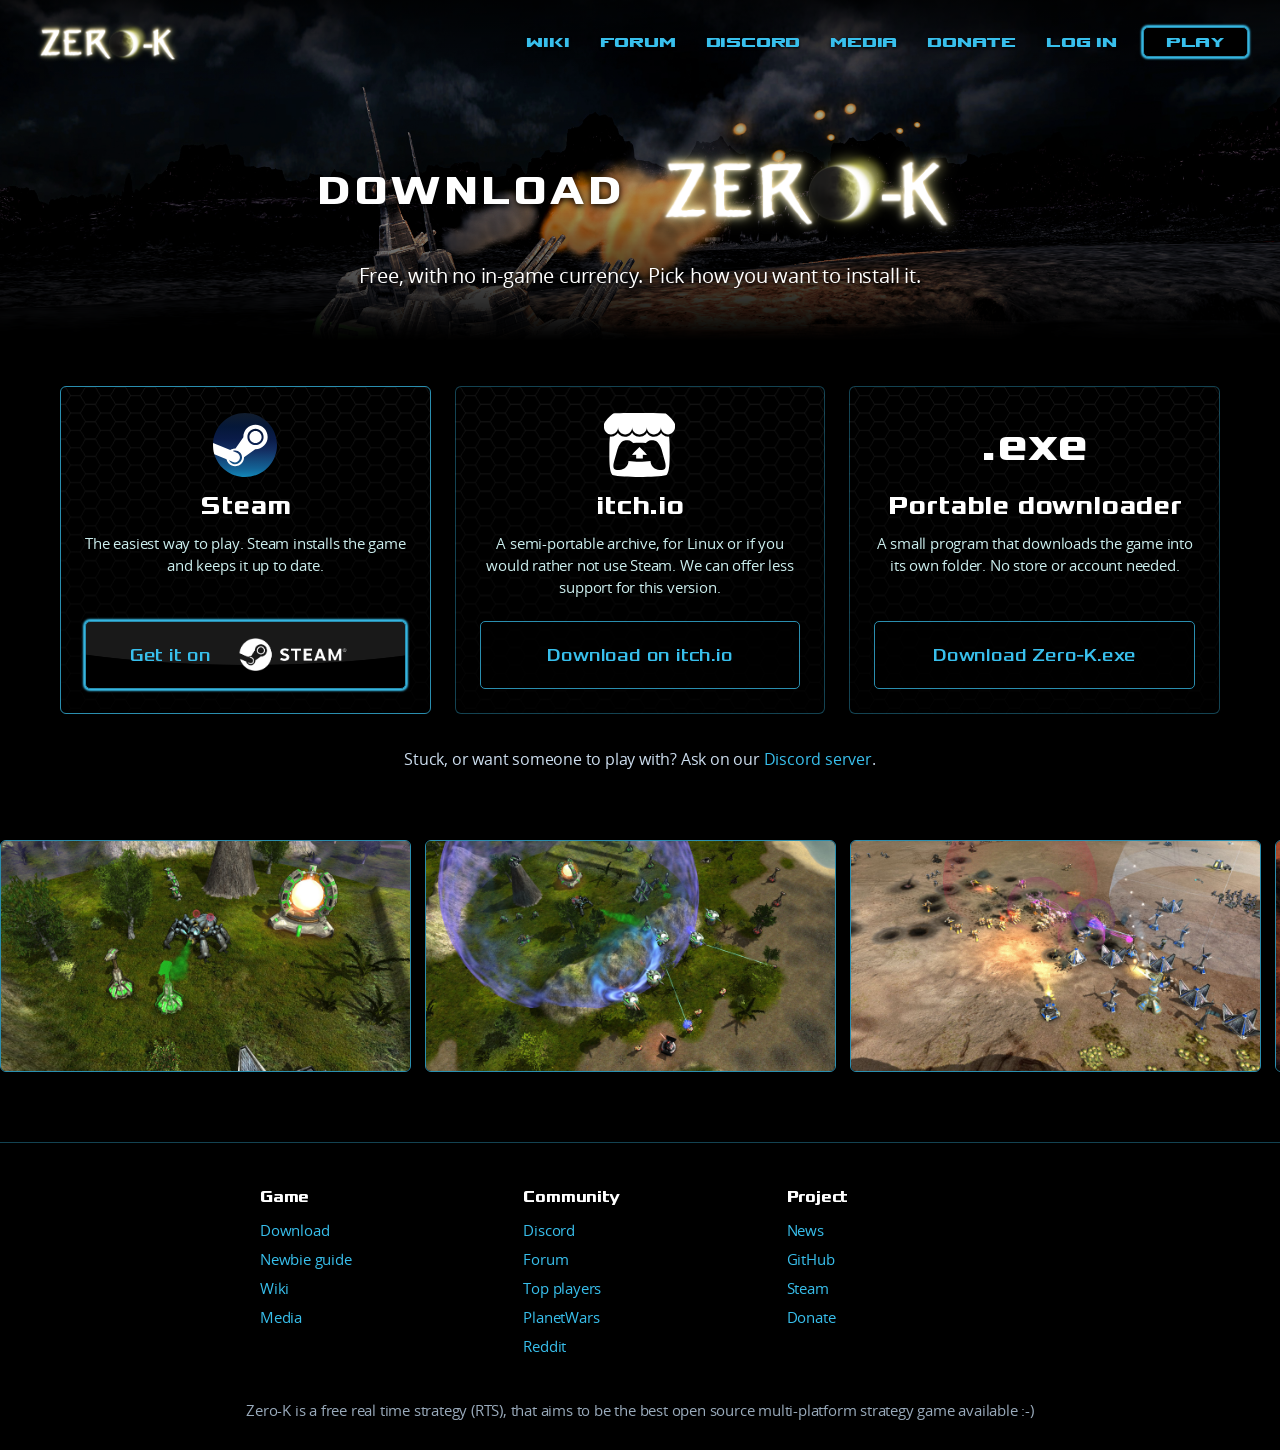
==== download.html @ bd520afa "Add files via upload" ====
<!DOCTYPE html>
<html lang="en">
<head>
<meta charset="utf-8">
<meta name="viewport" content="width=device-width, initial-scale=1">
<meta name="robots" content="noindex">
<title>Download Zero-K</title>
<link rel="icon" href="img/favicon.png">
<link rel="stylesheet" href="Styles/fonts.css">
<link rel="stylesheet" href="Styles/base.css">
<link rel="stylesheet" href="Styles/menu.css">
<link rel="stylesheet" href="Styles/style.css">
<link rel="stylesheet" href="Styles/landing.css">
</head>
<body>
<!-- Static preview of the proposed landing pages. Player numbers and the login form are placeholders. -->
    <div class="lp">
<header class="lp-nav">
        <a class="lp-home" href="index.html"><img src="img/zk_logo.png" width="648" height="246" alt="Zero-K home"></a>
    <nav class="lp-menu" aria-label="Site">
        <a href="https://zero-k.info/mediawiki/index.php?title=Manual">Wiki</a>
        <a href="https://zero-k.info/Forum">Forum</a>
        <a href="https://discord.gg/aab63Vt">Discord</a>
        <a href="https://zero-k.info/Wiki/Media">Media</a>
        <a href="https://zero-k.info/Contributions">Donate</a>
        <details class="lp-login">
            <summary>Log in</summary>
            <div class="lp-login-panel">
                <form onsubmit="return false" style="padding: 0; margin: 0;"><a href="#"><img src="img/sits_small.png" style="vertical-align: middle;" /></a>&nbsp;&nbsp;<i>OR</i>&nbsp; Zero-K Name: <input type="text" name="login" />&nbsp;&nbsp; Password: <input type="password" name="password" />&nbsp;&nbsp;<button type="button">Login</button></form>
            </div>
        </details>
        <a class="lp-play" href="download.html">Play</a>
    </nav>
</header>
    <section class="lp-hero lp-hero-small">
        <h1 class="lp-dl-title">Download <img src="img/zk_logo.png" width="648" height="246" alt="Zero-K"></h1>
        <p class="lp-lead">Free, with no in-game currency. Pick how you want to install it.</p>
    </section>
    <section class="lp-dl-section">
    <div class="lp-dl">
        <article class="lp-dl-card lp-dl-main">
            <span class="lp-dl-icon lp-dl-icon-steam" aria-hidden="true"></span>
            <h2>Steam</h2>
            <p>The easiest way to play. Steam installs the game and keeps it up to date.</p>
            <a class="lp-btn lp-btn-primary" href="https://store.steampowered.com/app/334920/ZeroK/">Get it on <span class="steamSpan lp-steam" role="img" aria-label="Steam"></span></a>
        </article>
        <article class="lp-dl-card">
            <span class="lp-dl-icon lp-dl-icon-itch" aria-hidden="true"></span>
            <h2>itch.io</h2>
            <p>A semi-portable archive, for Linux or if you would rather not use Steam. We can offer less support for this version.</p>
            <a class="lp-btn" href="https://zerok.itch.io/zero-k">Download on itch.io</a>
        </article>
        <article class="lp-dl-card">
            <span class="lp-dl-icon lp-dl-icon-exe" aria-hidden="true">.exe</span>
            <h2>Portable downloader</h2>
            <p>A small program that downloads the game into its own folder. No store or account needed.</p>
            <a class="lp-btn" href="https://zero-k.info/Lobby/Zero-K.exe">Download Zero-K.exe</a>
        </article>
    </div>
    <p class="lp-dl-help">Stuck, or want someone to play with? Ask on our <a href="https://discord.gg/aab63Vt">Discord server</a>.</p>
    </section>
    <section class="lp-gallery" aria-label="Screenshots">
        <div class="lp-gallery-track">
            <img src="img/screenshots/screen00044.jpg" width="1920" height="1080" alt="Zero-K screenshot" loading="lazy">
            <img src="img/screenshots/screen00043.jpg" width="1920" height="1080" alt="Zero-K screenshot" loading="lazy">
            <img src="img/screenshots/screen00122.jpg" width="1920" height="1080" alt="Zero-K screenshot" loading="lazy">
            <img src="img/screenshots/screen00205.jpg" width="1920" height="1080" alt="Zero-K screenshot" loading="lazy">
            <img src="img/screenshots/screen00040.jpg" width="1920" height="1080" alt="Zero-K screenshot" loading="lazy">
            <img src="img/screenshots/screen00222.jpg" width="1920" height="1080" alt="Zero-K screenshot" loading="lazy">
            <img src="img/screenshots/screen00130.jpg" width="1920" height="1080" alt="Zero-K screenshot" loading="lazy">
            <img src="img/screenshots/screen00209.jpg" width="1920" height="1080" alt="Zero-K screenshot" loading="lazy">
            <img src="img/screenshots/screen00044.jpg" width="1920" height="1080" alt="" loading="lazy">
            <img src="img/screenshots/screen00043.jpg" width="1920" height="1080" alt="" loading="lazy">
            <img src="img/screenshots/screen00122.jpg" width="1920" height="1080" alt="" loading="lazy">
            <img src="img/screenshots/screen00205.jpg" width="1920" height="1080" alt="" loading="lazy">
            <img src="img/screenshots/screen00040.jpg" width="1920" height="1080" alt="" loading="lazy">
            <img src="img/screenshots/screen00222.jpg" width="1920" height="1080" alt="" loading="lazy">
            <img src="img/screenshots/screen00130.jpg" width="1920" height="1080" alt="" loading="lazy">
            <img src="img/screenshots/screen00209.jpg" width="1920" height="1080" alt="" loading="lazy">
        </div>
    </section>
<footer class="lp-footer">
    <div class="lp-footer-cols">
        <nav aria-label="Game">
            <h3>Game</h3>
            <a href="download.html">Download</a>
            <a href="https://zero-k.info/mediawiki/index.php?title=Newbie_Guide">Newbie guide</a>
            <a href="https://zero-k.info/mediawiki/index.php?title=Manual">Wiki</a>
            <a href="https://zero-k.info/Wiki/Media">Media</a>
        </nav>
        <nav aria-label="Community">
            <h3>Community</h3>
            <a href="https://discord.gg/aab63Vt">Discord</a>
            <a href="https://zero-k.info/Forum">Forum</a>
            <a href="https://zero-k.info/Ladders">Top players</a>
            <a href="https://zero-k.info/Planetwars">PlanetWars</a>
            <a href="https://reddit.com/r/zerok/">Reddit</a>
        </nav>
        <nav aria-label="Project">
            <h3>Project</h3>
            <a href="https://zero-k.info/Forum?categoryID=13">News</a>
            <a href="https://github.com/ZeroK-RTS">GitHub</a>
            <a href="https://store.steampowered.com/app/334920/ZeroK/">Steam</a>
            <a href="https://zero-k.info/Contributions">Donate</a>
        </nav>
    </div>
    <p class="lp-footer-line">Zero-K is a free real time strategy (RTS), that aims to be the best open source multi-platform strategy game available :-)</p>
</footer>
    </div>
</body>
</html>
---- Styles/fonts.css ----
@font-face {
    font-family: sm;
    src: url(about:blank); /* IE9 Compat Modes */
    src: url(about:blank) format('embedded-opentype'), /* IE6-IE8 */
    url("../SM.ttf") format('truetype'); /* Safari, Android, iOS */
}


@font-face {
    font-family: os;
    src: url(about:blank); /* IE9 Compat Modes */
    src: url(about:blank) format('embedded-opentype'), /* IE6-IE8 */
    url("../OpenSans-Regular.ttf") format('truetype'); /* Safari, Android, iOS */
}

@font-face {
    font-family: 'Xolonium';
	font-weight: normal;
    src: url(about:blank) format('eot'), url("../Styles/fonts/Xolonium-Regular.woff") format('woff'), url(about:blank) format('opentype'), url("../Styles/fonts/Xolonium-Regular.ttf") format('truetype');
}

@font-face {
    font-family: 'Xolonium';
	font-weight: bold;
    src: url(about:blank) format('eot'), url("../Styles/fonts/Xolonium-Bold.woff") format('woff'), url(about:blank) format('opentype'), url("../Styles/fonts/Xolonium-Bold.ttf") format('truetype');
}
---- Styles/base.css ----
b {font-weight: bold;}
i {}
.indent {text-indent: 2em;}
.bold{font-weight: bold;}

h1 {font-size: 160%; color: #fff; padding: 0; margin: 0; }
h2 {font-size: 140%; color: #cee; padding: 0; margin: 0; }
h3 {font-size: 120%; color: #eec; padding: 0; margin: 0; }

a {color: #38bfec; text-decoration: none;}
a:visited {color: #4c90a6;}
a:hover {color: #fff;}
a:active {color: #cbd3d4;}

/* Help cursor for anything that brings up a tooltip when moused over.
base.css might be the wrong file, please move when needed or delete this comment.
Whatever you do, please notify me so I know next time. -Skasi */
[nicetitle], [nicetitle-processed] {cursor: help;}

input[type="button"], input[type="checkbox"], input[type="image"],
input[type="submit"], input[type="radio"], input[type="reset"],
select, a, a[nicetitle], a[nicetitle-processed], 
[onclick][nicetitle], [onclick][nicetitle-processed]
{
  cursor: pointer;
}

img
{
  border: none;
  opacity: 1;
  vertical-align: middle;
}

form
{
	padding: 0;
	margin: 0;
}

pre
{
	background: #222;
	border: 1px dotted #888;
	padding: 7px;
	margin-left: 4em;
	margin-right: 4em;
}

.inputTable > tbody> tr
{
    vertical-align: top;
}

input, textarea, select, option
{
	color: #cbd3d4; 
	background: none;
	border: 1px solid teal;
	padding: 3px;
}
option{
    background: black;
}
video
{
	max-width: 100%;
}

.noborder, input.radio
{
	border: none;
}

.vcenter
{
	vertical-align:middle;
}

.button
{
	color: #38bfec;
	font-family: sm;
	cursor: pointer;
	background: transparent;
}

.button:hover /* hover */
{
	color: #fff;
}

.button:focus:hover /* onclick */
{
	color: #f00;
}

ul {list-style-type: circle;}

.border
{
	background: #000 url("../img/border-1.png") repeat-x scroll 50% 0;
	margin: 10px;
	padding: 5px;
    /**/border: 1px solid #2a8eaf;/**/
    /*border: 1px solid #000;/**/
	border-radius: 3px;
	
    box-shadow: 0 0 3px 3px #000;
	-moz-box-shadow: 0 0 3px 3px #000;
    -webkit-box-shadow: 0 0 3px 3px #000;
    
    /*
    -moz-border-image: url("../img/zk_border.png") 10% 10% 10% 10% / 10px 10px 10px 10px ;
    -webkit-border-image: url("../img/zk_border.png") 10% 10% 10% 10% / 10px 10px 10px 10px ;
    -border-image: url("../img/zk_border.png") 10% 10% 10% 10% / 10px 10px 10px 10px ;
    -ms-filter: "progid:DXImageTransform.Microsoft.Alpha(Opacity=88)";
    /**/
}
/*
.brightline
{
    border: 1px solid #2a8eaf;
}
*/
.ie .border
{
    padding: 13px;
	border: 1px solid #38bfec;
}

.fleft{float: left;}
.fright{
	float: right;
	-webkit-margin-after: 0px;
}
.clearfloat{clear:both;}

.center
{
	margin-left: auto;
	margin-right: auto;
	text-align: center;
}

.block{display: block;}
.inline{display: inline;}
.hide{display: none;}

.relative{position: relative;}
.abs {position: absolute;}

.top{top: 0;}
.left{left: 0;}
.right{right: 0;}
.bottom{bottom: 0;}

.cwhite {color: #fff;}
.clight {color: #ddd;}
.cgray  {color: #888;}
.cdark  {color: #222;}
.cblack {color: #000;}
.cred   {color: #f00;}
.cgreen {color: #0f0;}
.cblue  {color: #00f;}

.bwhite {background: #fff;}
.blight {background: #ddd;}
.bgray  {background: #888;}
.bdark  {background: #222;}
.bblack {background: #000;}
.bred   {background: #f00;}
.bgreen {background: #0f0;}
.bblue  {background: #00f;}

.width-10 {width: 10%;}
.width-20 {width: 20%;}
.width-30 {width: 30%;}
.width-40 {width: 40%;}
.width-50 {width: 50%;}
.width-60 {width: 60%;}
.width-70 {width: 70%;}
.width-80 {width: 80%;}
.width-90 {width: 90%;}
.width-100 {width: 100%;}

.padded{
    padding: 5px;
}
.rounded{
    border-radius: 10px;
    overflow: auto;
}

.techfont, h1, h2, h3, h4, h5, h6{
    font-family: 'Xolonium', os, sans-serif;
}
---- Styles/menu.css ----
#menu table{width:100%;}
#menu td { vertical-align: middle; padding:0; }

div#menu a /*menu bar*/
{
	display: block;
	position: relative; /* tooltips use "absolute" position, so parent must not be static */
	font-family: sm, sans-serif;
	font-size: 15px;
}

div#menu a span {display:none;} /*menu text sayings*/

div#menu a:hover span
{
	display: block;
	position: absolute; 
	background: #000;
	color: #cbd3d4;
	left: 100%; width: 125px;
	margin-top: -1.55em; /*display tooltip at same height as :hover'ed link*/
	margin-left: 10px;
	padding: 5px;
	border: 1px solid #222;
	
	border-radius: 10px 10px 10px 10px ;
	-moz-border-radius: 10px 10px 10px 10px ;
	-webkit-border-radius: 10px 10px 10px 10px ;
	box-shadow: 0 0 10px #fff;
	-moz-box-shadow: 0 0 10px #fff;
	-webkit-box-shadow: 0 0 10px #fff;
	
	font-family: os, sans-serif;
	font-weight: bold;
}

ul.menu > li > a /* menu links */
{
	padding:8px;
	text-align: center; 
}

ul.menu li  ul  li  a /*sub-menu links, or menu sub-links*/
{
	padding:4px 2px;
	text-align: left;
	font-size: smaller;
}

ul.menu {list-style-type: none; padding: 0; margin: 0; } /*toplevel menu*/

ul.menu li > ul {display:none;} /*list menu*/

ul.menu li:hover > ul /*dropdown part*/
{
	display:block;
	position:absolute;
	background: #000 url("../img/border-1.png") repeat-x scroll 50% 0;
	padding: 5px;
	margin: 0px;
	border: 1px solid #2a8eaf;
	border-top: none;
	border-radius: 3px;
	box-shadow: 0 0 3px 3px #000;
	list-style-type: none; 
	z-index: 50;
}

ul.menu li:hover > ul li
{
	margin: 0;
	padding: 0;
}

ul.menu li:hover > ul li:hover
{
	background: #386779;
}


/* remove for ie */
.gecko div#mainContentWrapper div#menu
{
	position: relative;
	z-index: 100;
}
.webkit div#mainContentWrapper div#menu
{
	position: relative;
	z-index: 100;
}
.opera div#mainContentWrapper div#menu
{
	position: relative;
	z-index: 100;
}
/**/

/* and again for "simplestyle" */
.gecko div#simplestyle div#menu
{
	position: relative;
	z-index: 100;
}
.webkit div#simplestyle div#menu
{
	position: relative;
	z-index: 100;
}
.opera div#simplestyle div#menu
{
	position: relative;
	z-index: 100;
}
/**/
---- Styles/style.css ----
.js_tabs {}

html
{
	/*background: #000 url("../img/bg_bluehex.gif") fixed;*/
	background: #000;
    background-size: cover;
	color: #ede;
    font-family: os, sans-serif;
	font-size: 14.5px;
	height: 100%;
	width: 100%;
	padding: 0;
	margin: 0;
	border: 0;
	z-index:0;
    letter-spacing: -0.2px;
    text-rendering: optimizeLegibility;
    -webkit-font-feature-settings: "kern";
    -moz-font-feature-settings: "kern";
    font-feature-settings: "kern";
}

body
{
	background: none;
	width: 100%;
	top: 0;
	padding: 0;
	margin: 0;
	border: 0;
}

pre {
	white-space: pre-wrap;
}

#fadetoblack
{
	background: url("../img/fade.png") repeat-y 50% 0;
	position: fixed;
	top: 0px;
	left: 0px;
	right: 0px;
	bottom: 0px;
	height: 100%;
	width: 100%;
}

.wrapper
{
	position: relative;
	padding: 10px;
	width: 1000px;
	margin-left: auto;
	margin-right: auto;
	border-top: 0;
	border-bottom: 0;
	z-index:0;
}

div#footer
{
	position: relative;
	clear: both;
}

.floatingheader
{
	position:fixed;
	top:10px;
	margin-left: auto;
	margin-right: auto;
	z-index:100;
}

.floatingfooter
{
	position:fixed;
	bottom:-10px;
	margin-left: auto;
	margin-right: auto;
	z-index:100;
}

ul.forumtab
{
	list-style-image: url("../img/bullet.png");
	padding-left: 15px;
}

hr.pretty
{
	background: url("../img/hr_img1.png");
	width: 80%;
	height: 1px;
}

div#simplestyle
{
	margin: 10px;
}

div#busy
{
	background: #190c02; /*bgcolor of load.gif*/
	position: fixed;
	display: none;
	top: 40%;
	left: 40%;
	right: 40%;
	padding: 20px;
	text-align: center;
	font-weight: bold;
	z-index: 100;
}

.admin
{
	border: 1px dotted red;
	padding: 3px;
	margin: 2px;
}

.test
{
	border: 1px solid red;
}

.border
{
	margin: 10px;
	padding: 5px;
	border-style: solid;
	border-radius: 15px;
	border-image:url("../Styles/dark-hive/images/tech_button.png") 24 fill / 15px stretch;
	background: #333;
	box-shadow: 0 0 3px 3px #000;
	-moz-box-shadow: 0 0 3px 3px #000;
	-webkit-box-shadow: 0 0 3px 3px #000;
}

.ie .border
{
	padding: 13px;
	border: 1px solid #38bfec;
}

/* Download-Button on Homepage */
.buttonSpan
{
	height: 45px;
	width: 45px;
	background-image: url("../img/downloadBlue45.png");
	display: inline-block;
	vertical-align:middle;
}
.textbutton
{
	display: inline-block;
	background: #000 url("../img/download.png") no-repeat center;
	color: #38bfec;
	border-radius: 5px;
	border: 1px solid #2a8eaf;
	box-shadow: 0 0 2px 2px #38bfec;
	padding: 0.4em 1em;
	margin: 4px 1px;
	cursor: pointer;
	text-align: center;
	font-family: os, sans-serif;
	font-size: medium;
	vertical-align: middle;
}

.textbutton:hover
{
	color: #fff;
	box-shadow: 0 0 2px 2px #fff;
	text-decoration: none;
}


.steamSpan {
    margin-top: -5px;
    margin-left: -12px;
    margin-right: -12px;
    height: 33px;
    width: 140px;
    background-size: cover;
    background-image: url("../img/steam_logo.png");
    display: inline-block;
    vertical-align: middle;
}
.downloadbutton
{
	position: relative;
	display: block;
	background: #000 url("../img/download.png") no-repeat center;
	color: #38bfec;
	border-radius: 5px;
	border: 1px solid #2a8eaf;
	box-shadow: 0 0 2px 2px #38bfec;
	padding: 15px 0;
	margin: 10px;
	cursor: pointer;
	text-align: center;
	font-family: os, sans-serif;
	font-size: 200%;
}

.downloadbutton:hover {
    color: #fff;
    box-shadow: 0 0 2px 2px #fff;
}

.downloadbutton:active {
    color: #cbd3d4;
    box-shadow: 0 0 2px 2px #cbd3d4;
}

.downloadbuttonsteam {
    position: relative;
    display: block;
    background: #000 url("../img/download.png") no-repeat center;
    color: #38bfec;
    border-radius: 5px;
    border: 1px solid #2a8eaf;
    box-shadow: 0 0 2px 2px #38bfec;
    padding: 15px 0;
    margin: 10px;
    cursor: pointer;
    text-align: center;
    font-family: os, sans-serif;
    font-size: 160%;
}
.downloadbuttonsteam:hover {
    color: #fff;
    box-shadow: 0 0 2px 2px #fff;
}

.downloadbuttonsteam:active {
    color: #cbd3d4;
    box-shadow: 0 0 2px 2px #cbd3d4;
}

/* Share */
#shares 
{
	vertical-align:middle;
}

/* galaxy map
----------------------------------------------*/
.sectorgrid
{
	position: relative; 
	border: 1px solid white; 
	opacity: .15;
	color: white; 
	text-align: right; 
	vertical-align: bottom;
}

.sectorgrid:hover
{
	background: #666;
}

.sectorgrid:hover > .sectorname
{
	display: inline;
}

.ie .sectorgrid
{
	display: none;
}


/* Single Player missions
----------------------------------------------*/
.mission
{
	display: block;
	position: relative;
	background: #111;
	width:250px; 
	height:160px;
	padding: 10px;
	margin: 10px;
	border: 2px solid #444;
	text-align: left;
}

.mission:hover
{
	background: #333;
	cursor: pointer;
}

.play
{
	font-family: sm;
	font-size: 150%;
	display: none;
	position: absolute;
	top: 150px;
	left: 0px;
	z-index: 100;
}

.mission:hover > .play
{
	display: block;
}

.icon16
{
	width:16px;
	height:16px;
	padding:0;
	margin:0px 2px;
	vertical-align:middle;
}

.icon32 
{
	width:32px;
	height: 32px; 
}

.icon20
{
	width:20px;
	height: 20px; 
}


.flag
{
	padding:0;
	margin:0;
	vertical-align:middle;
}

.avatar 
{
	padding:0; 
	margin:0;
}

/* Battle detail
-----------------------------------------------------------*/

.battle_winner
{
	border: 1px solid #00FF21;
	padding: 5px;
	margin: 2px;
	border-radius: 5px;
	box-shadow: 0 0 3px 3px #000;
	-moz-box-shadow: 0 0 3px 3px #000;
	-webkit-box-shadow: 0 0 3px 3px #000;
}

.battle_loser
{
	border: 1px solid #FF0000;
	padding: 5px;
	margin: 2px;
	border-radius: 5px;
	box-shadow: 0 0 3px 3px #000;
	-moz-box-shadow: 0 0 3px 3px #000;
	-webkit-box-shadow: 0 0 3px 3px #000;
}

.battle_spec
{
	border: 1px solid #333;
	margin: 2px;
	border-radius: 5px;
}

/* Map detail
-----------------------------------------------------------*/
.rating_all
{
	display: block;
	width: 70px;
	height: 14px;
	padding: 0;
}

.rating_yours
{
	display: none;
	width: 70px;
	height: 14px;
	padding: 0;
}

.ratings:hover > .rating_yours
{
	display: block;
}

.ratings:hover > .rating_all
{
	display: none;
}

/* Styles for validation helpers
-----------------------------------------------------------*/
.field-validation-error
{
	color: #ff0000;
}

.field-validation-valid
{
	display: none;
}

.input-validation-error
{
	border: 1px solid #ff0000;
	background-color: #ffeeee;
}

.validation-summary-errors
{
	font-weight: bold;
	color: #ff0000;
}

.validation-summary-valid
{
	display: none;
}

/* google wiki */
.section_anchor 
{
	display:none;
	color: Black;
}

/* Styles for unitguide
-----------------------------------------------------------*/

.infoCell
{
	background-color:#204040;
	border-style: solid;
	border-image: url("../Styles/dark-hive/images/tech_button.png") 24 24 24 24 fill / 15px 15px 15px 15px;
	border-radius: 10px;
	border-color:transparent;
	max-width: 700px;
	overflow: hidden;
	padding:10px;
	white-space:normal;
}
.unitCell{
	margin-left: 30px; 
}
.unitname {
	font-weight:bold;
}
.unitdesc {
	font-style:oblique;
}
.helptext {
	font-size:small;
}

.buildpic {
	border: 1px solid white;
}
.statsnumval {
	font-weight:bold;
	color:DeepSkyBlue;
	font-family: monospace;
	white-space:nowrap;
}
.statsfield {
	font-size:small;
}
.forum {
    width: 980px;
    margin: 0 auto;
    background-color: #333;
    padding: 10px;
    display: grid;
    grid-gap: 10px;
    grid-auto-flow: row;
}

.post {
    display: grid;
    grid-auto-flow: column;
    grid-template-columns: min-width 1fr;
    grid-gap: 10px 2px;
    background-color: #000;
}

.user {
    padding: 10px;
    width: 228px;
    display: grid;
    grid-template-columns: 1fr 4fr;
    grid-gap: 10px;
    background-color: #204040;
    border-style: solid;
    border-radius: 10px;
    border-color: transparent;
    border-image: url("../Styles/dark-hive/images/tech_button.png") 24 24 24 24 fill / 15px 15px 15px 15px;
}

.entry {
    padding: 10px;
    width: 680px;
    background-color: #204040;
    border-style: solid;
    border-image: url("../Styles/dark-hive/images/tech_button.png") 24 24 24 24 fill / 15px 15px 15px 15px;
    border-radius: 10px;
    border-color: transparent;
}

.entry:target {
    background-color: #077;
}

.entry__text {
    overflow-wrap: break-word;
    word-wrap: break-word;
}

.entry__rating {
    text-align: right;
}

.forumRow 
{
	width:100%;
}

.forumPostHead 
{
	background-color:#204040;
	width:222px;
	border-style: solid;
	border-radius:10px;
	border-color:transparent;
	border-image: url("../Styles/dark-hive/images/tech_button.png") 24 24 24 24 fill / 15px 15px 15px 15px;
	padding:10px;
}

.forumPostText
{
	background-color:#204040;
	border-style: solid;
	border-image: url("../Styles/dark-hive/images/tech_button.png") 24 24 24 24 fill / 15px 15px 15px 15px;
	border-radius: 10px;
	border-color:transparent;
	max-width: 700px;
	overflow: hidden;
	padding:10px;
	white-space:normal;
}
.forumPostText:target {
	background-color: #077;
}

.entry__text img {
    max-width: 100%;
}

.forumPostText img
{
	max-width:100%;
}

.journal img {
	max-width:100%;
}

/* planetwars */
.planetname
{
	text-shadow:-1px -1px 0 #000, 1px -1px 0 #000, -1px 1px 0 #000, 1px 1px 0 #000;
}

.pwlabel 
{
	font-size:11px; 
	font-weight:bold; 
	margin: 0; 
	padding:0; 
	position: absolute;
}

.wikitable {
	border-spacing: 0;
	border: 1px solid #ccc;
}

.wikitable td {
	border: 1px solid #ccc; padding: 5px;
}


.grid {
	margin: 10px;
	padding: 5px;
	border-style: solid;
	border-radius: 15px;
	border-image: url("../Styles/dark-hive/images/tech_button.png") 24 fill / 15px stretch;
	background: #333;
	box-shadow: 0 0 3px 3px #000;
	-moz-box-shadow: 0 0 3px 3px #000;
	-webkit-box-shadow: 0 0 3px 3px #000;
	margin: 5px;
}

.grid_title {
	text-align: center;
}

.grid_table {
	width: 100%;
}

.grid_pager {
	margin: 4px;
}

.grid .row_selected {
	background-color: #0000cd;
}

.video-container {
    max-width: 100%;
}
---- Styles/landing.css ----
/* Landing pages for logged-out visitors (home and download). Loaded only there; every class is prefixed lp-. */

html {
    background: #000;
}

.lp {
    position: relative;
    color: #ede;
}

.lp a:focus-visible,
.lp summary:focus-visible {
    outline: 3px solid #fff;
    outline-offset: 3px;
}

.lp-nav {
    position: absolute;
    top: 0;
    left: 0;
    right: 0;
    z-index: 100;
    display: flex;
    flex-wrap: wrap;
    align-items: center;
    justify-content: space-between;
    gap: 6px 24px;
    padding: 14px 32px;
    background: linear-gradient(rgba(0, 0, 0, 0.8), rgba(0, 0, 0, 0));
}

.lp-online {
    margin: 0;
    color: #cde;
    text-shadow: 0 1px 3px #000;
}

.lp-dot {
    display: inline-block;
    width: 8px;
    height: 8px;
    margin-right: 8px;
    border-radius: 50%;
    background: #5fd38a;
    box-shadow: 0 0 4px 1px #5fd38a;
}

.lp-menu {
    display: flex;
    flex-wrap: wrap;
    align-items: center;
    gap: 4px 6px;
    margin-left: auto;
}

.lp-menu > a,
.lp-login summary {
    padding: 10px 12px;
    font-family: sm, sans-serif;
    font-size: 15px;
    color: #38bfec;
    text-shadow: 0 1px 3px #000;
}

.lp-menu > a:visited {
    color: #38bfec;
}

.lp-menu > a:hover,
.lp-login summary:hover {
    color: #fff;
}

.lp-menu > a.lp-play,
.lp-menu > a.lp-play:visited {
    margin-left: 8px;
    padding: 8px 22px;
    background: #000;
    border: 1px solid #2a8eaf;
    border-radius: 5px;
    box-shadow: 0 0 2px 2px #38bfec;
}

.lp-menu > a.lp-play:hover {
    box-shadow: 0 0 2px 2px #fff;
}

.lp-login {
    position: relative;
}

.lp-login summary {
    cursor: pointer;
    list-style: none;
}

.lp-login summary::-webkit-details-marker {
    display: none;
}

.lp-login-panel {
    position: absolute;
    top: 100%;
    right: 0;
    width: 280px;
    max-width: calc(100vw - 40px);
    box-sizing: border-box;
    margin-top: 6px;
    padding: 12px 14px;
    background: #000;
    border: 1px solid #2a8eaf;
    border-radius: 5px;
    box-shadow: 0 0 3px 3px #000;
    line-height: 2.3;
}

.lp-login-panel input[type="text"],
.lp-login-panel input[type="password"] {
    width: 100%;
    box-sizing: border-box;
}

.lp-hero {
    position: relative;
    display: flex;
    flex-direction: column;
    align-items: center;
    justify-content: center;
    min-height: min(100vh, 1000px);
    box-sizing: border-box;
    padding: 110px 24px 80px;
    overflow: hidden;
    text-align: center;
    background: #000 url("../img/landing/wublord.jpg") no-repeat 50% 60%;
    background-size: cover;
}

.lp-hero > * {
    position: relative;
    z-index: 1;
}

/* Slideshow: 20 seconds per picture. The first picture is also the hero background, so nothing flashes on load. */
.lp-hero > .lp-slides {
    position: absolute;
    top: 0;
    right: 0;
    bottom: 0;
    left: 0;
    z-index: 0;
}

.lp-slides span {
    position: absolute;
    top: 0;
    right: 0;
    bottom: 0;
    left: 0;
    opacity: 0;
    background: no-repeat 50% 50%;
    background-size: cover;
    animation: lp-slide 80s linear infinite;
}

.lp-slides span:nth-child(1) {
    background-image: url("../img/landing/wublord.jpg");
    background-position: 50% 60%;
}

.lp-slides span:nth-child(2) {
    background-image: url("../img/screenshots/screen00132.jpg");
    animation-delay: 20s;
}

.lp-slides span:nth-child(3) {
    background-image: url("../img/screenshots/screen00037.jpg");
    animation-delay: 40s;
}

.lp-slides span:nth-child(4) {
    background-image: url("../img/screenshots/screen00185.jpg");
    animation-delay: 60s;
}

@keyframes lp-slide {
    0% { opacity: 0; }
    3.75% { opacity: 1; }
    25% { opacity: 1; }
    28.75% { opacity: 0; }
    100% { opacity: 0; }
}

.lp-slides::after {
    content: "";
    position: absolute;
    top: 0;
    right: 0;
    bottom: 0;
    left: 0;
    background:
        radial-gradient(ellipse 520px 300px at 50% 56%, rgba(0, 0, 0, 0.6), rgba(0, 0, 0, 0)),
        linear-gradient(rgba(0, 0, 0, 0.35) 0%, rgba(0, 0, 0, 0.2) 45%, rgba(0, 0, 0, 0.6) 80%, #000 100%);
}

@media (prefers-reduced-motion: reduce) {
    .lp-slides span {
        animation: none;
    }
}

.lp-logo {
    margin: 0;
    line-height: 0;
}

.lp-logo img {
    width: 620px;
    max-width: 100%;
    height: auto;
}

.lp-kicker {
    margin: 10px 0 0;
    font-family: 'Xolonium', os, sans-serif;
    font-weight: bold;
    font-size: 190%;
    letter-spacing: 0.08em;
    text-transform: uppercase;
    color: #fff;
    text-shadow: 0 2px 6px #000;
}

.lp-lead {
    max-width: 640px;
    margin: 12px 0 34px;
    font-size: 135%;
    line-height: 1.45;
    color: #fff;
    text-shadow: 0 1px 4px #000;
}

.lp-actions {
    display: flex;
    flex-wrap: wrap;
    justify-content: center;
    gap: 20px;
}

a.lp-btn,
a.lp-btn:visited {
    display: inline-flex;
    align-items: center;
    justify-content: center;
    gap: 10px;
    min-width: 250px;
    min-height: 68px;
    box-sizing: border-box;
    padding: 10px 30px;
    background: rgba(0, 0, 0, 0.75);
    color: #38bfec;
    border: 1px solid #2a8eaf;
    border-radius: 5px;
    font-family: 'Xolonium', os, sans-serif;
    font-size: 150%;
}

a.lp-btn-primary,
a.lp-btn-primary:visited {
    background: #000 url("../img/download.png") no-repeat center;
    box-shadow: 0 0 2px 2px #38bfec;
    font-size: 175%;
}

a.lp-btn:hover {
    color: #fff;
    border-color: #fff;
}

a.lp-btn-primary:hover {
    box-shadow: 0 0 2px 2px #fff;
}

a.lp-btn:active {
    color: #cbd3d4;
}

.lp-meta {
    margin: 22px 0 0;
    color: #cde;
    text-shadow: 0 1px 3px #000;
}

.lp-home img {
    display: block;
    width: 150px;
    height: auto;
}

.lp-hero-small {
    min-height: 0;
    padding: 130px 24px 50px;
    background:
        linear-gradient(rgba(0, 0, 0, 0.35) 0%, rgba(0, 0, 0, 0.35) 60%, #000 100%),
        #000 url("../img/landing/wublord.jpg") no-repeat 50% 30%;
    background-size: cover;
}

.lp-hero-small h1 {
    font-size: 280%;
    letter-spacing: 0.08em;
    text-transform: uppercase;
    text-shadow: 0 2px 6px #000;
}

.lp-dl-title {
    display: flex;
    flex-wrap: wrap;
    align-items: center;
    justify-content: center;
    gap: 6px 22px;
}

.lp-dl-title img {
    width: auto;
    height: 120px;
}

.lp-hero-small .lp-lead {
    margin-bottom: 0;
}

.lp-dl-section {
    max-width: 1160px;
    margin: 0 auto;
    padding: 30px 24px 70px;
}

.lp-dl {
    display: grid;
    grid-template-columns: repeat(3, 1fr);
    gap: 24px;
    margin-top: 16px;
}

.lp-dl-card {
    display: flex;
    flex-direction: column;
    padding: 26px 24px 24px;
    background: #000 url("../img/border-1.png") repeat-x 50% 0;
    border: 1px solid rgba(56, 191, 236, 0.35);
    border-radius: 6px;
    box-shadow: 0 0 3px 3px #000;
    text-align: center;
}

.lp-dl-main {
    border-color: #2a8eaf;
}

.lp-dl-icon {
    display: block;
    height: 64px;
    margin-bottom: 14px;
    background: no-repeat 50% 50%;
    background-size: contain;
}

.lp-dl-icon-steam {
    background-image: url("../img/steam.svg");
}

.lp-dl-icon-itch {
    background-image: url("../img/landing/itchio.svg");
}

.lp-dl-icon-exe {
    font-family: 'Xolonium', os, sans-serif;
    font-weight: bold;
    font-size: 46px;
    line-height: 64px;
    color: #fff;
}

.lp-dl-card h2 {
    font-size: 170%;
    color: #fff;
}

.lp-dl-card p {
    flex: 1;
    margin: 12px 0 22px;
    line-height: 1.5;
    color: #cee;
}

.lp-dl-card a.lp-btn,
.lp-dl-card a.lp-btn:visited {
    min-width: 0;
    width: 100%;
    font-size: 125%;
}

/* .steamSpan is the site's white Steam logo; undo its negative margins here */
.lp-dl-card .lp-steam {
    margin: 0;
}

.lp-dl-help {
    margin: 34px 0 0;
    text-align: center;
    font-size: 110%;
    color: #cde;
}

.lp-gallery {
    overflow: hidden;
    padding: 0 0 70px;
}

.lp-gallery-track {
    display: flex;
    width: max-content;
    animation: lp-drift 120s linear infinite;
}

.lp-gallery:hover .lp-gallery-track {
    animation-play-state: paused;
}

.lp-gallery img {
    display: block;
    width: auto;
    height: 230px;
    margin-right: 14px;
    border: 1px solid #2a8eaf;
    border-radius: 6px;
}

@keyframes lp-drift {
    from { transform: translateX(0); }
    to { transform: translateX(-50%); }
}

@media (prefers-reduced-motion: reduce) {
    .lp-gallery {
        overflow-x: auto;
    }

    .lp-gallery-track {
        animation: none;
    }
}

.lp-band {
    padding: 34px 24px;
    background: #000;
    border-top: 1px solid rgba(56, 191, 236, 0.35);
    border-bottom: 1px solid rgba(56, 191, 236, 0.35);
}

.lp-glance {
    columns: 3;
    column-gap: 40px;
    max-width: 1060px;
    margin: 0 auto;
    padding: 0;
    list-style: none;
    font-size: 110%;
}

.lp-glance li {
    margin-bottom: 10px;
    break-inside: avoid;
}

.lp-glance li::before {
    content: "\2713\00a0\00a0";
    color: #38bfec;
}

.lp-trailer {
    padding: 70px 24px;
    background: #000 url("../img/border-1.png") repeat-x 50% 0;
}

.lp-trailer iframe {
    display: block;
    width: 100%;
    max-width: 1200px;
    aspect-ratio: 16 / 9;
    margin: 0 auto;
    border: 1px solid #2a8eaf;
    border-radius: 6px;
    box-shadow: 0 0 3px 3px #000, 0 0 24px rgba(56, 191, 236, 0.25);
}

.lp-features {
    max-width: 1360px;
    margin: 0 auto;
    padding: 0 24px 30px;
}

.lp-feature {
    display: grid;
    grid-template-columns: 1.5fr 1fr;
    gap: 48px;
    align-items: center;
    padding: 54px 0;
    border-top: 1px solid rgba(56, 191, 236, 0.25);
}

.lp-feature:nth-of-type(even) {
    grid-template-columns: 1fr 1.5fr;
}

.lp-feature:nth-of-type(even) img {
    order: 2;
}

.lp-feature img {
    display: block;
    width: 100%;
    height: auto;
    border: 1px solid #2a8eaf;
    border-radius: 6px;
    box-shadow: 0 0 3px 3px #000;
}

.lp-feature h2 {
    margin-bottom: 10px;
    font-size: 185%;
    line-height: 1.2;
    color: #fff;
}

.lp-feature p {
    margin: 0 0 14px;
    font-size: 110%;
    line-height: 1.5;
    color: #cee;
}

.lp-feature ul {
    margin: 0;
    padding-left: 20px;
}

.lp-feature li {
    margin-bottom: 7px;
    line-height: 1.45;
}

.lp-final {
    padding: 120px 24px;
    text-align: center;
    background:
        linear-gradient(#000 0%, rgba(0, 0, 0, 0.45) 35%, rgba(0, 0, 0, 0.45) 65%, #000 100%),
        #000 url("../img/landing/tutorialBattle.jpg") no-repeat 50% 50%;
    background-size: cover;
}

.lp-final h2 {
    margin-bottom: 26px;
    font-size: 230%;
    letter-spacing: 0.08em;
    text-transform: uppercase;
    color: #fff;
    text-shadow: 0 2px 6px #000;
}

.lp-footer {
    padding: 44px 24px 30px;
    background: #000;
    border-top: 1px solid rgba(56, 191, 236, 0.35);
}

.lp-footer-cols {
    display: grid;
    grid-template-columns: repeat(3, 1fr);
    gap: 30px;
    max-width: 760px;
    margin: 0 auto;
}

.lp-footer h3 {
    margin-bottom: 10px;
    font-size: 110%;
    color: #fff;
}

.lp-footer nav a {
    display: block;
    padding: 5px 0;
}

.lp-footer-line {
    margin: 40px 0 0;
    text-align: center;
    color: #9ab;
}

@media (max-width: 820px) {
    .lp-nav {
        position: static;
        justify-content: center;
        padding: 10px 12px;
        background: #000;
    }

    .lp-online {
        width: 100%;
        text-align: center;
    }

    .lp-menu {
        justify-content: center;
        margin-left: 0;
    }

    .lp-login-panel {
        right: auto;
        left: 50%;
        transform: translateX(-50%);
    }

    .lp-hero {
        min-height: 0;
        padding: 50px 16px 60px;
    }

    .lp-kicker {
        font-size: 140%;
    }

    .lp-lead {
        font-size: 115%;
    }

    a.lp-btn,
    a.lp-btn:visited {
        width: 100%;
        min-width: 0;
    }

    .lp-glance {
        columns: 1;
    }

    .lp-hero-small {
        padding: 40px 16px;
    }

    .lp-hero-small h1 {
        font-size: 190%;
    }

    .lp-dl {
        grid-template-columns: 1fr;
    }

    .lp-trailer {
        padding: 40px 16px;
    }

    .lp-feature,
    .lp-feature:nth-of-type(even) {
        grid-template-columns: 1fr;
        gap: 18px;
        padding: 34px 0;
    }

    .lp-feature:nth-of-type(even) img {
        order: 0;
    }

    .lp-final {
        padding: 70px 16px;
    }

    .lp-footer-cols {
        grid-template-columns: 1fr;
        text-align: center;
    }
}
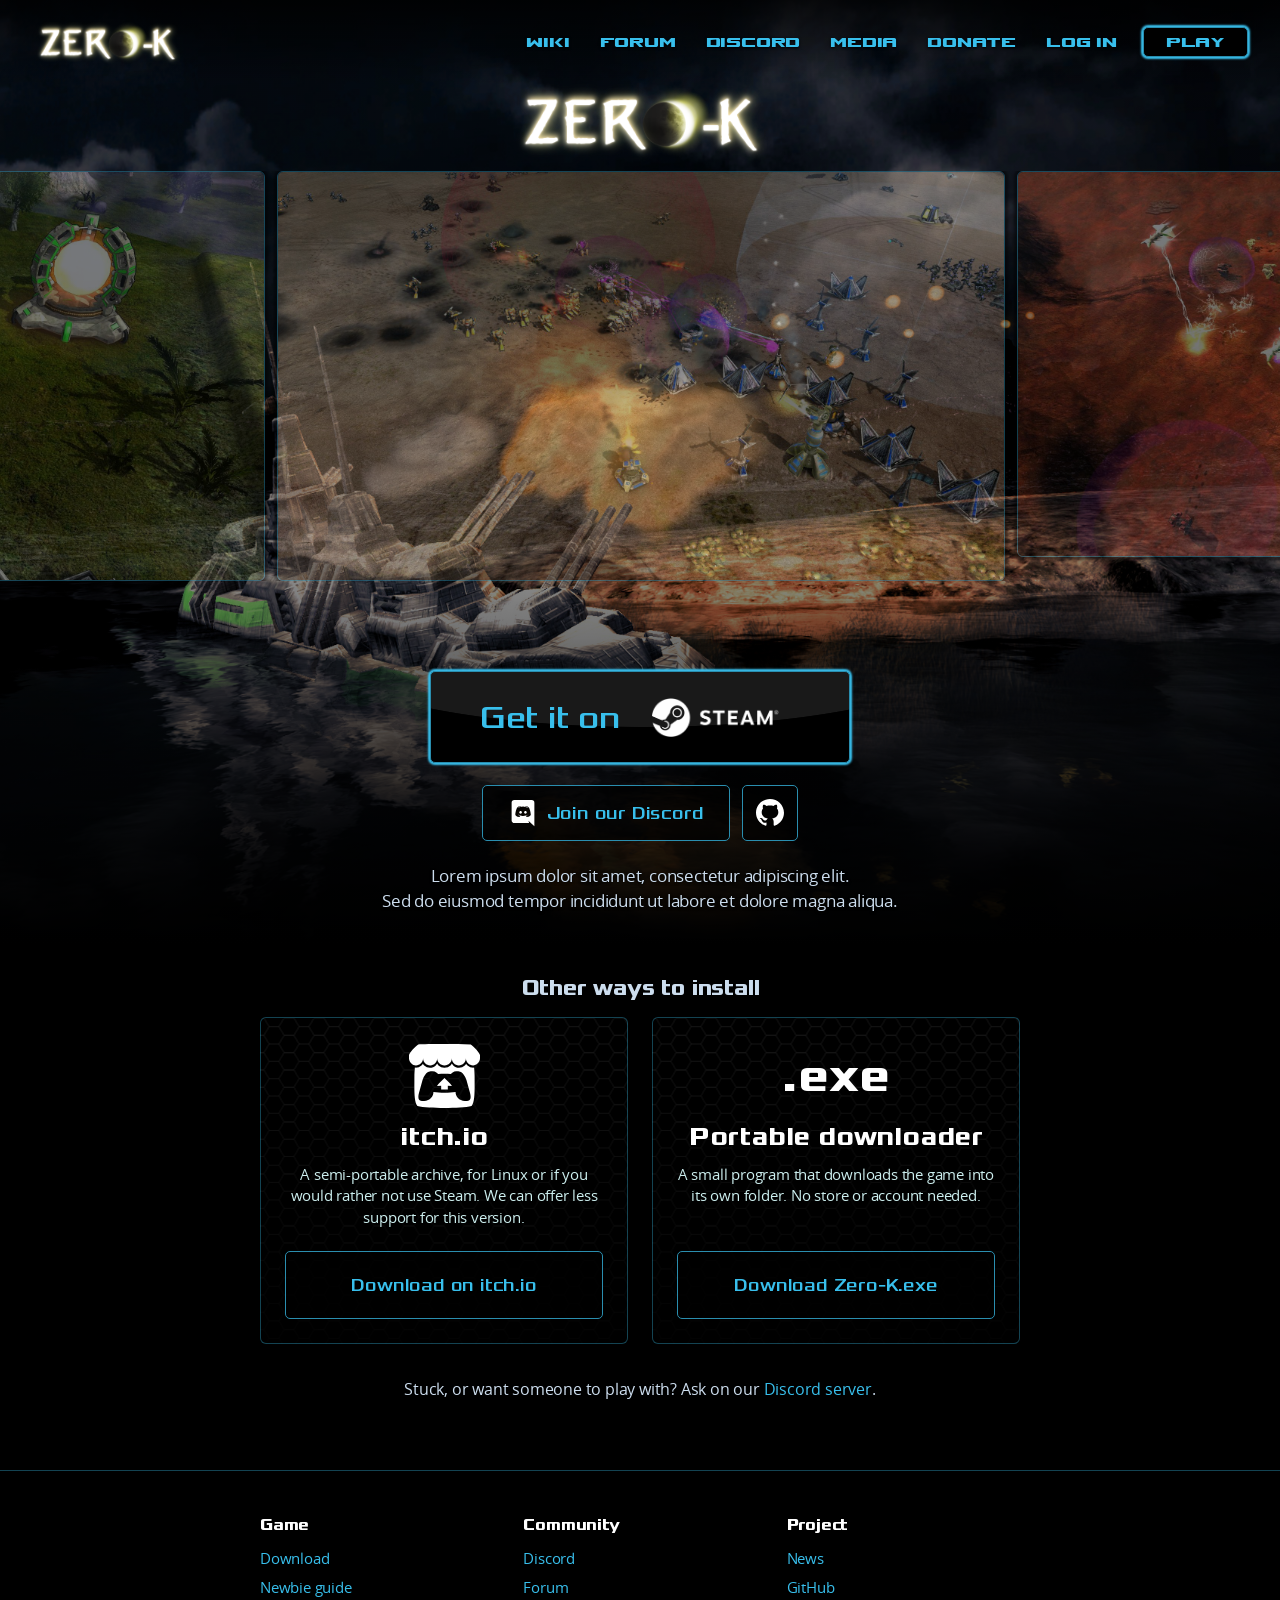
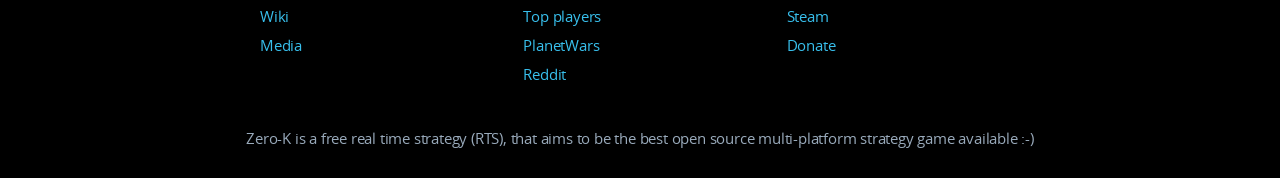
==== commit 1a1f7fae: "Landing page v9" ====
--- a/download.html
+++ b/download.html
@@ -1,4 +1,4 @@
-<!DOCTYPE html>
+﻿<!DOCTYPE html>
 <html lang="en">
 <head>
 <meta charset="utf-8">
@@ -32,52 +32,62 @@
         <a class="lp-play" href="download.html">Play</a>
     </nav>
 </header>
-    <section class="lp-hero lp-hero-small">
-        <h1 class="lp-dl-title">Download <img src="img/zk_logo.png" width="648" height="246" alt="Zero-K"></h1>
-        <p class="lp-lead">Free, with no in-game currency. Pick how you want to install it.</p>
+    <section class="lp-hero lp-hero-small lp-dl-top">
+        <h1 class="lp-dl-title"><span class="lp-sr">Download </span><img src="img/zk_logo.png" width="648" height="246" alt="Zero-K"></h1>
+        <div class="lp-dl-mid">
+            <div class="lp-strip" aria-label="Zero-K features">
+                <div class="lp-track">
+                    <figure style="--k:-1" aria-hidden="true"><img src="img/landing/slide-free.jpg" width="1920" height="1080" alt=""><figcaption>Free and Open Source</figcaption></figure>
+                    <figure style="--k:0"><img src="img/landing/slide-rts.jpg" width="1920" height="1080" alt=""><figcaption>Classic Real Time Strategy</figcaption></figure>
+                    <figure style="--k:1"><img src="img/landing/slide-battles.jpg" width="1920" height="1080" alt=""><figcaption>Huge Battles</figcaption></figure>
+                    <figure style="--k:2"><img src="img/landing/slide-multiplayer.jpg" width="1920" height="1080" alt=""><figcaption>Online Multiplayer</figcaption></figure>
+                    <figure style="--k:3"><img src="img/landing/slide-terrain.jpg" width="1920" height="1080" alt=""><figcaption>Reshape the Terrain</figcaption></figure>
+                    <figure style="--k:4"><img src="img/landing/slide-physics.jpg" width="1920" height="1080" alt=""><figcaption>Projectile Physics</figcaption></figure>
+                    <figure style="--k:5"><img src="img/landing/slide-campaign.jpg" width="1920" height="1080" alt=""><figcaption>Coop Campaign</figcaption></figure>
+                    <figure style="--k:6"><img src="img/landing/slide-ai.jpg" width="1920" height="1080" alt=""><figcaption>Non-Cheating Circuit AI</figcaption></figure>
+                    <figure style="--k:7"><img src="img/landing/slide-controls.jpg" width="1920" height="1080" alt=""><figcaption>Powerful Controls</figcaption></figure>
+                    <figure style="--k:8"><img src="img/landing/slide-free.jpg" width="1920" height="1080" alt=""><figcaption>Free and Open Source</figcaption></figure>
+                    <figure style="--k:9" aria-hidden="true"><img src="img/landing/slide-rts.jpg" width="1920" height="1080" alt=""><figcaption>Classic Real Time Strategy</figcaption></figure>
+                </div>
+            </div>
+            <p class="lp-caps" aria-hidden="true">
+                <span style="--k:0">Classic Real Time Strategy</span>
+                <span style="--k:1">Huge Battles</span>
+                <span style="--k:2">Online Multiplayer</span>
+                <span style="--k:3">Reshape the Terrain</span>
+                <span style="--k:4">Projectile Physics</span>
+                <span style="--k:5">Coop Campaign</span>
+                <span style="--k:6">Non-Cheating Circuit AI</span>
+                <span style="--k:7">Powerful Controls</span>
+                <span style="--k:8">Free and Open Source</span>
+            </p>
+        </div>
+        <div class="lp-dl-bottom">
+            <a class="lp-btn lp-btn-primary lp-btn-big" href="https://store.steampowered.com/app/334920/ZeroK/">Get it on <span class="steamSpan lp-steam" role="img" aria-label="Steam"></span></a>
+            <div class="lp-social">
+                <a class="lp-btn lp-discord" href="https://discord.gg/aab63Vt"><span class="lp-discord-logo" aria-hidden="true"></span>Join our Discord</a>
+                <a class="lp-github" href="https://github.com/ZeroK-RTS" title="GitHub" aria-label="GitHub"></a>
+            </div>
+            <p class="lp-vital">Lorem ipsum dolor sit amet, consectetur adipiscing elit.<br>Sed do eiusmod tempor incididunt ut labore et dolore magna aliqua.</p>
+        </div>
     </section>
     <section class="lp-dl-section">
-    <div class="lp-dl">
-        <article class="lp-dl-card lp-dl-main">
-            <span class="lp-dl-icon lp-dl-icon-steam" aria-hidden="true"></span>
-            <h2>Steam</h2>
-            <p>The easiest way to play. Steam installs the game and keeps it up to date.</p>
-            <a class="lp-btn lp-btn-primary" href="https://store.steampowered.com/app/334920/ZeroK/">Get it on <span class="steamSpan lp-steam" role="img" aria-label="Steam"></span></a>
-        </article>
-        <article class="lp-dl-card">
-            <span class="lp-dl-icon lp-dl-icon-itch" aria-hidden="true"></span>
-            <h2>itch.io</h2>
-            <p>A semi-portable archive, for Linux or if you would rather not use Steam. We can offer less support for this version.</p>
-            <a class="lp-btn" href="https://zerok.itch.io/zero-k">Download on itch.io</a>
-        </article>
-        <article class="lp-dl-card">
-            <span class="lp-dl-icon lp-dl-icon-exe" aria-hidden="true">.exe</span>
-            <h2>Portable downloader</h2>
-            <p>A small program that downloads the game into its own folder. No store or account needed.</p>
-            <a class="lp-btn" href="https://zero-k.info/Lobby/Zero-K.exe">Download Zero-K.exe</a>
-        </article>
-    </div>
-    <p class="lp-dl-help">Stuck, or want someone to play with? Ask on our <a href="https://discord.gg/aab63Vt">Discord server</a>.</p>
-    </section>
-    <section class="lp-gallery" aria-label="Screenshots">
-        <div class="lp-gallery-track">
-            <img src="img/screenshots/screen00044.jpg" width="1920" height="1080" alt="Zero-K screenshot" loading="lazy">
-            <img src="img/screenshots/screen00043.jpg" width="1920" height="1080" alt="Zero-K screenshot" loading="lazy">
-            <img src="img/screenshots/screen00122.jpg" width="1920" height="1080" alt="Zero-K screenshot" loading="lazy">
-            <img src="img/screenshots/screen00205.jpg" width="1920" height="1080" alt="Zero-K screenshot" loading="lazy">
-            <img src="img/screenshots/screen00040.jpg" width="1920" height="1080" alt="Zero-K screenshot" loading="lazy">
-            <img src="img/screenshots/screen00222.jpg" width="1920" height="1080" alt="Zero-K screenshot" loading="lazy">
-            <img src="img/screenshots/screen00130.jpg" width="1920" height="1080" alt="Zero-K screenshot" loading="lazy">
-            <img src="img/screenshots/screen00209.jpg" width="1920" height="1080" alt="Zero-K screenshot" loading="lazy">
-            <img src="img/screenshots/screen00044.jpg" width="1920" height="1080" alt="" loading="lazy">
-            <img src="img/screenshots/screen00043.jpg" width="1920" height="1080" alt="" loading="lazy">
-            <img src="img/screenshots/screen00122.jpg" width="1920" height="1080" alt="" loading="lazy">
-            <img src="img/screenshots/screen00205.jpg" width="1920" height="1080" alt="" loading="lazy">
-            <img src="img/screenshots/screen00040.jpg" width="1920" height="1080" alt="" loading="lazy">
-            <img src="img/screenshots/screen00222.jpg" width="1920" height="1080" alt="" loading="lazy">
-            <img src="img/screenshots/screen00130.jpg" width="1920" height="1080" alt="" loading="lazy">
-            <img src="img/screenshots/screen00209.jpg" width="1920" height="1080" alt="" loading="lazy">
+        <h2 class="lp-dl-other">Other ways to install</h2>
+        <div class="lp-dl lp-dl-two">
+            <article class="lp-dl-card">
+                <span class="lp-dl-icon lp-dl-icon-itch" aria-hidden="true"></span>
+                <h2>itch.io</h2>
+                <p>A semi-portable archive, for Linux or if you would rather not use Steam. We can offer less support for this version.</p>
+                <a class="lp-btn" href="https://zerok.itch.io/zero-k">Download on itch.io</a>
+            </article>
+            <article class="lp-dl-card">
+                <span class="lp-dl-icon lp-dl-icon-exe" aria-hidden="true">.exe</span>
+                <h2>Portable downloader</h2>
+                <p>A small program that downloads the game into its own folder. No store or account needed.</p>
+                <a class="lp-btn" href="https://zero-k.info/Lobby/Zero-K.exe">Download Zero-K.exe</a>
+            </article>
         </div>
+        <p class="lp-dl-help">Stuck, or want someone to play with? Ask on our <a href="https://discord.gg/aab63Vt">Discord server</a>.</p>
     </section>
 <footer class="lp-footer">
     <div class="lp-footer-cols">
--- a/Styles/landing.css
+++ b/Styles/landing.css
@@ -1,4 +1,4 @@
-/* Landing pages for logged-out visitors (home and download). Loaded only there; every class is prefixed lp-. */
+﻿/* Landing pages for logged-out visitors (home and download). Loaded only there; every class is prefixed lp-. */
 
 html {
     background: #000;
@@ -132,7 +132,7 @@
     padding: 110px 24px 80px;
     overflow: hidden;
     text-align: center;
-    background: #000 url("../img/landing/wublord.jpg") no-repeat 50% 60%;
+    background: #000 url("../img/landing/hero/hero-1.jpg") no-repeat 50% 50%;
     background-size: cover;
 }
 
@@ -141,8 +141,13 @@
     z-index: 1;
 }
 
-/* Slideshow: 20 seconds per picture. The first picture is also the hero background, so nothing flashes on load. */
+/* Hero slideshow, pure CSS. Pictures live in /img/landing/hero/ (hero-1.jpg ...), 10 seconds each.
+   The keyframes assume 6 pictures (each is visible for 100/6 = 16.67% of the loop plus its fades).
+   To change the count: change --n here and the percentages in the keyframes (100 / n), and add <img> tags in the view.
+   The first picture is also the hero background, so nothing flashes on load. */
 .lp-hero > .lp-slides {
+    --n: 6;
+    --each: 10s;
     position: absolute;
     top: 0;
     right: 0;
@@ -151,43 +156,32 @@
     z-index: 0;
 }
 
-.lp-slides span {
+.lp-slides img {
     position: absolute;
     top: 0;
-    right: 0;
-    bottom: 0;
     left: 0;
+    width: 100%;
+    height: 100%;
+    object-fit: cover;
     opacity: 0;
-    background: no-repeat 50% 50%;
-    background-size: cover;
-    animation: lp-slide 80s linear infinite;
-}
-
-.lp-slides span:nth-child(1) {
-    background-image: url("../img/landing/wublord.jpg");
-    background-position: 50% 60%;
-}
-
-.lp-slides span:nth-child(2) {
-    background-image: url("../img/screenshots/screen00132.jpg");
-    animation-delay: 20s;
-}
-
-.lp-slides span:nth-child(3) {
-    background-image: url("../img/screenshots/screen00037.jpg");
-    animation-delay: 40s;
-}
-
-.lp-slides span:nth-child(4) {
-    background-image: url("../img/screenshots/screen00185.jpg");
-    animation-delay: 60s;
+    animation: lp-slide calc(var(--n) * var(--each)) linear infinite;
+    animation-delay: calc(var(--i) * var(--each));
 }
 
 @keyframes lp-slide {
     0% { opacity: 0; }
-    3.75% { opacity: 1; }
-    25% { opacity: 1; }
-    28.75% { opacity: 0; }
+    3% { opacity: 1; }
+    16.67% { opacity: 1; }
+    19.67% { opacity: 0; }
+    100% { opacity: 0; }
+}
+
+/* Reduced motion: the pictures still change, but with a much slower, gentler crossfade. */
+@keyframes lp-slide-slow {
+    0% { opacity: 0; }
+    8% { opacity: 1; }
+    16.67% { opacity: 1; }
+    24.67% { opacity: 0; }
     100% { opacity: 0; }
 }
 
@@ -204,8 +198,8 @@
 }
 
 @media (prefers-reduced-motion: reduce) {
-    .lp-slides span {
-        animation: none;
+    .lp-slides img {
+        animation-name: lp-slide-slow;
     }
 }
 
@@ -323,7 +317,7 @@
 
 .lp-dl-title img {
     width: auto;
-    height: 120px;
+    height: clamp(60px, 11vh, 110px);
 }
 
 .lp-hero-small .lp-lead {
@@ -401,9 +395,15 @@
     font-size: 125%;
 }
 
-/* .steamSpan is the site's white Steam logo; undo its negative margins here */
-.lp-dl-card .lp-steam {
+/* .steamSpan is the site's white Steam logo; undo its negative margins here.
+   "contain" instead of the site's "cover" so the edges (and the trademark sign) are not cropped. */
+.lp-btn .lp-steam {
+    width: 170px;
+    height: 44px;
     margin: 0;
+    background-size: contain;
+    background-repeat: no-repeat;
+    background-position: center;
 }
 
 .lp-dl-help {
@@ -411,45 +411,6 @@
     text-align: center;
     font-size: 110%;
     color: #cde;
-}
-
-.lp-gallery {
-    overflow: hidden;
-    padding: 0 0 70px;
-}
-
-.lp-gallery-track {
-    display: flex;
-    width: max-content;
-    animation: lp-drift 120s linear infinite;
-}
-
-.lp-gallery:hover .lp-gallery-track {
-    animation-play-state: paused;
-}
-
-.lp-gallery img {
-    display: block;
-    width: auto;
-    height: 230px;
-    margin-right: 14px;
-    border: 1px solid #2a8eaf;
-    border-radius: 6px;
-}
-
-@keyframes lp-drift {
-    from { transform: translateX(0); }
-    to { transform: translateX(-50%); }
-}
-
-@media (prefers-reduced-motion: reduce) {
-    .lp-gallery {
-        overflow-x: auto;
-    }
-
-    .lp-gallery-track {
-        animation: none;
-    }
 }
 
 .lp-band {
@@ -522,6 +483,8 @@
     display: block;
     width: 100%;
     height: auto;
+    aspect-ratio: 800 / 350;
+    object-fit: cover;
     border: 1px solid #2a8eaf;
     border-radius: 6px;
     box-shadow: 0 0 3px 3px #000;
@@ -683,3 +646,258 @@
         text-align: center;
     }
 }
+
+/* Download page top. The background is static (the feature strip is the only moving part). */
+.lp-dl-top {
+    justify-content: flex-start;
+    min-height: min(100vh, 1000px);
+    padding: 72px 0 32px;
+    background:
+        linear-gradient(rgba(0, 0, 0, 0.45) 0%, rgba(0, 0, 0, 0.45) 60%, #000 100%),
+        #000 url("../img/landing/wublord.jpg") no-repeat 50% 60%;
+    background-size: cover;
+}
+
+.lp-dl-top .lp-dl-title {
+    margin: 0;
+}
+
+.lp-dl-bottom {
+    display: flex;
+    flex-direction: column;
+    align-items: center;
+    box-sizing: border-box;
+    width: 100%;
+    margin-top: clamp(14px, 3vh, 28px);
+    padding: 0 16px;
+}
+
+.lp-dl-mid {
+    --loop: 45s;
+    display: flex;
+    flex: 1;
+    flex-direction: column;
+    justify-content: center;
+    width: 100%;
+}
+
+/* Feature strip, pure CSS. One long track slides left one picture at a time and loops forever.
+   The track is 11 slots: a copy of the last picture, the 9 pictures, then a copy of the first. It starts with picture 1 in
+   the middle, picture 9 on its left and picture 2 on its right, so it begins symmetrical. After the 9th move the copy of
+   picture 1 is in the middle, which looks identical to the start, so the loop jumps back without anyone noticing.
+   One step is 1/9 of the loop (5s): about 4.1s of rest, then a 0.9s move with an ease (fast, slow into the middle, fast out).
+   The keyframes are written for 9 pictures. For a different count the percentages must change: a step is 100 / n percent,
+   and a slot is 100 / (n + 2) percent of the track. */
+.lp-strip {
+    /* As tall as the screen allows while the Steam and Discord buttons stay in view: the screen height minus the logo,
+       caption, buttons and padding (about 330px plus 18vh). */
+    --height: clamp(150px, calc(82vh - 330px), 720px);
+    --w: calc(var(--height) * 16 / 9);
+    width: 100%;
+    overflow: hidden;
+}
+
+.lp-track {
+    display: flex;
+    width: max-content;
+    margin-left: calc(50% - (var(--w) + 14px) * 1.5);
+    animation: lp-move var(--loop) infinite;
+}
+
+.lp-track figure {
+    flex: none;
+    width: var(--w);
+    margin: 0 7px;
+    opacity: 0.45;
+    animation: lp-lit var(--loop) linear infinite;
+    animation-delay: calc(var(--k) * var(--loop) / 9 - var(--loop) * 0.02);
+}
+
+.lp-track figure:first-child {
+    animation: none;
+}
+
+.lp-track figure:last-child {
+    animation-name: lp-lit-last;
+    animation-delay: 0s;
+}
+
+.lp-track img {
+    display: block;
+    width: 100%;
+    height: auto;
+    border: 1px solid #2a8eaf;
+    border-radius: 6px;
+    box-shadow: 0 0 3px 3px #000;
+}
+
+/* The captions are shown in .lp-caps below the strip, so these are only kept for screen readers. */
+.lp-track figcaption {
+    position: absolute;
+    width: 1px;
+    height: 1px;
+    overflow: hidden;
+    clip: rect(0 0 0 0);
+    white-space: nowrap;
+}
+
+.lp-caps {
+    position: relative;
+    height: 1.4em;
+    margin: clamp(10px, 2vh, 20px) 0 0;
+    font-family: 'Xolonium', os, sans-serif;
+    font-size: clamp(18px, 3.6vh, 34px);
+    text-align: center;
+    color: #fff;
+    text-shadow: 0 2px 6px #000;
+}
+
+.lp-caps span {
+    position: absolute;
+    top: 0;
+    right: 0;
+    left: 0;
+    opacity: 0;
+    animation: lp-cap var(--loop) linear infinite;
+    animation-delay: calc(var(--k) * var(--loop) / 9);
+}
+
+@keyframes lp-move {
+    0%, 9.11% { transform: translateX(0%); animation-timing-function: cubic-bezier(0.65, 0, 0.35, 1); }
+    11.11%, 20.22% { transform: translateX(-9.0909%); animation-timing-function: cubic-bezier(0.65, 0, 0.35, 1); }
+    22.22%, 31.33% { transform: translateX(-18.1818%); animation-timing-function: cubic-bezier(0.65, 0, 0.35, 1); }
+    33.33%, 42.44% { transform: translateX(-27.2727%); animation-timing-function: cubic-bezier(0.65, 0, 0.35, 1); }
+    44.44%, 53.56% { transform: translateX(-36.3636%); animation-timing-function: cubic-bezier(0.65, 0, 0.35, 1); }
+    55.56%, 64.67% { transform: translateX(-45.4545%); animation-timing-function: cubic-bezier(0.65, 0, 0.35, 1); }
+    66.67%, 75.78% { transform: translateX(-54.5455%); animation-timing-function: cubic-bezier(0.65, 0, 0.35, 1); }
+    77.78%, 86.89% { transform: translateX(-63.6364%); animation-timing-function: cubic-bezier(0.65, 0, 0.35, 1); }
+    88.89%, 98% { transform: translateX(-72.7273%); animation-timing-function: cubic-bezier(0.65, 0, 0.35, 1); }
+    100% { transform: translateX(-81.8182%); }
+}
+
+/* The picture in the middle is bright, the others are dimmed. */
+@keyframes lp-lit {
+    0% { opacity: 0.45; }
+    2%, 9.11% { opacity: 1; }
+    11.11%, 100% { opacity: 0.45; }
+}
+
+@keyframes lp-lit-last {
+    0%, 97% { opacity: 0.45; }
+    100% { opacity: 1; }
+}
+
+/* A caption fades in once its picture has arrived and fades out before the picture leaves. */
+@keyframes lp-cap {
+    0% { opacity: 0; }
+    0.32%, 8.78% { opacity: 1; }
+    9.1%, 100% { opacity: 0; }
+}
+
+/* Reduced motion: it still plays, but twice as slowly, so each move is a gentle glide (1.8s instead of 0.9s). */
+@media (prefers-reduced-motion: reduce) {
+    .lp-dl-mid {
+        --loop: 90s;
+    }
+}
+
+a.lp-btn-big,
+a.lp-btn-big:visited {
+    min-width: 420px;
+    min-height: 92px;
+    font-size: 220%;
+}
+
+.lp-social {
+    display: flex;
+    flex-wrap: wrap;
+    align-items: center;
+    justify-content: center;
+    gap: 12px;
+    margin-top: clamp(12px, 2.4vh, 22px);
+}
+
+a.lp-discord,
+a.lp-discord:visited {
+    min-width: 0;
+    min-height: 56px;
+    padding: 8px 26px;
+    font-size: 125%;
+}
+
+.lp-discord-logo {
+    width: 28px;
+    height: 28px;
+    background: #fff;
+    -webkit-mask: url("../img/landing/discord.svg") center / contain no-repeat;
+    mask: url("../img/landing/discord.svg") center / contain no-repeat;
+}
+
+a.lp-github,
+a.lp-github:visited {
+    display: block;
+    box-sizing: border-box;
+    width: 56px;
+    height: 56px;
+    background: rgba(0, 0, 0, 0.75) url("../img/landing/github.svg") no-repeat 50% 50%;
+    background-size: 28px;
+    border: 1px solid #2a8eaf;
+    border-radius: 5px;
+}
+
+a.lp-github:hover {
+    border-color: #fff;
+}
+
+.lp-vital {
+    max-width: 760px;
+    margin: clamp(12px, 2.4vh, 24px) 24px 0;
+    font-size: 115%;
+    line-height: 1.5;
+    color: #cde;
+    text-shadow: 0 1px 3px #000;
+}
+
+.lp-sr {
+    position: absolute;
+    width: 1px;
+    height: 1px;
+    overflow: hidden;
+    clip: rect(0 0 0 0);
+    white-space: nowrap;
+}
+
+.lp-dl-other {
+    margin-bottom: 0;
+    font-size: 150%;
+    text-align: center;
+    color: #cde;
+}
+
+.lp-dl-two {
+    grid-template-columns: repeat(2, 1fr);
+    max-width: 760px;
+    margin: 16px auto 0;
+}
+
+@media (max-width: 820px) {
+    .lp-dl-top {
+        padding: 40px 0 24px;
+    }
+
+    a.lp-btn-big,
+    a.lp-btn-big:visited {
+        width: 100%;
+        min-width: 0;
+        min-height: 76px;
+        font-size: 170%;
+    }
+
+    .lp-strip {
+        --w: 76vw;
+    }
+
+    .lp-dl-two {
+        grid-template-columns: 1fr;
+    }
+}
